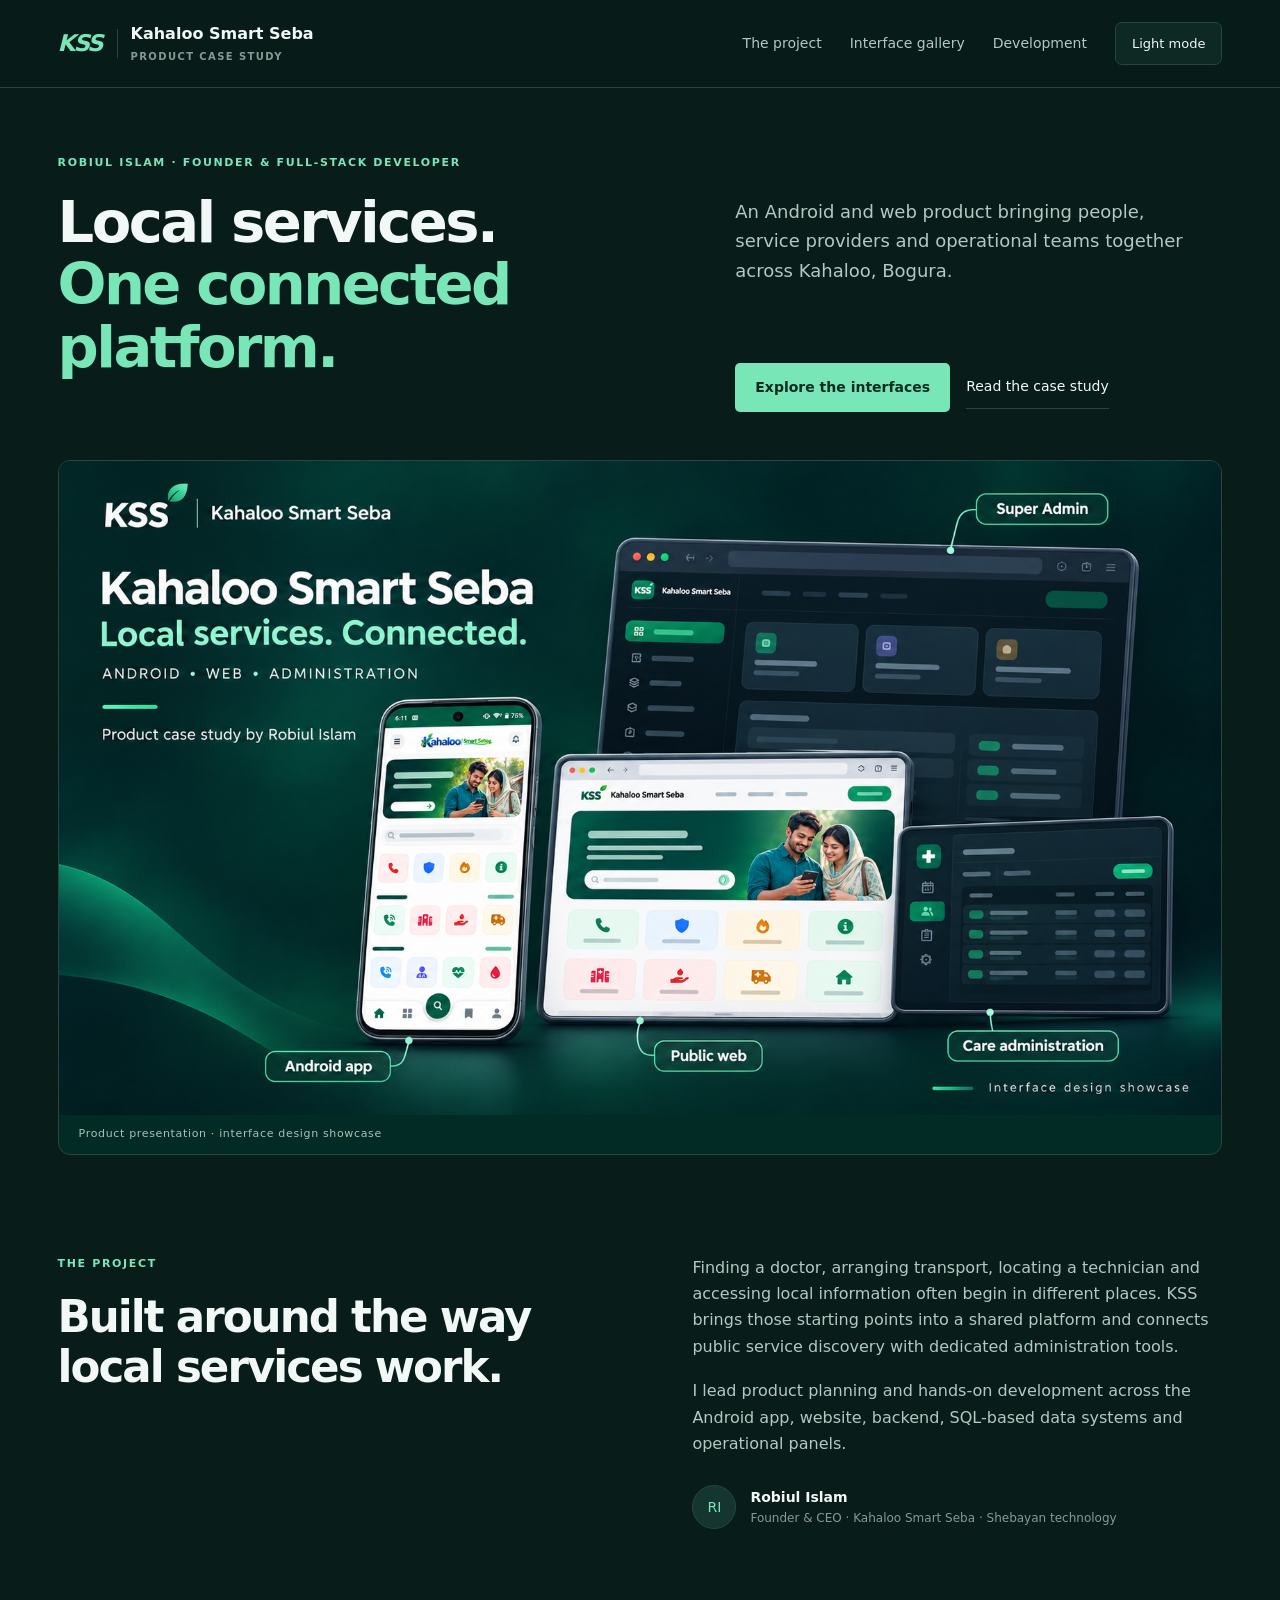
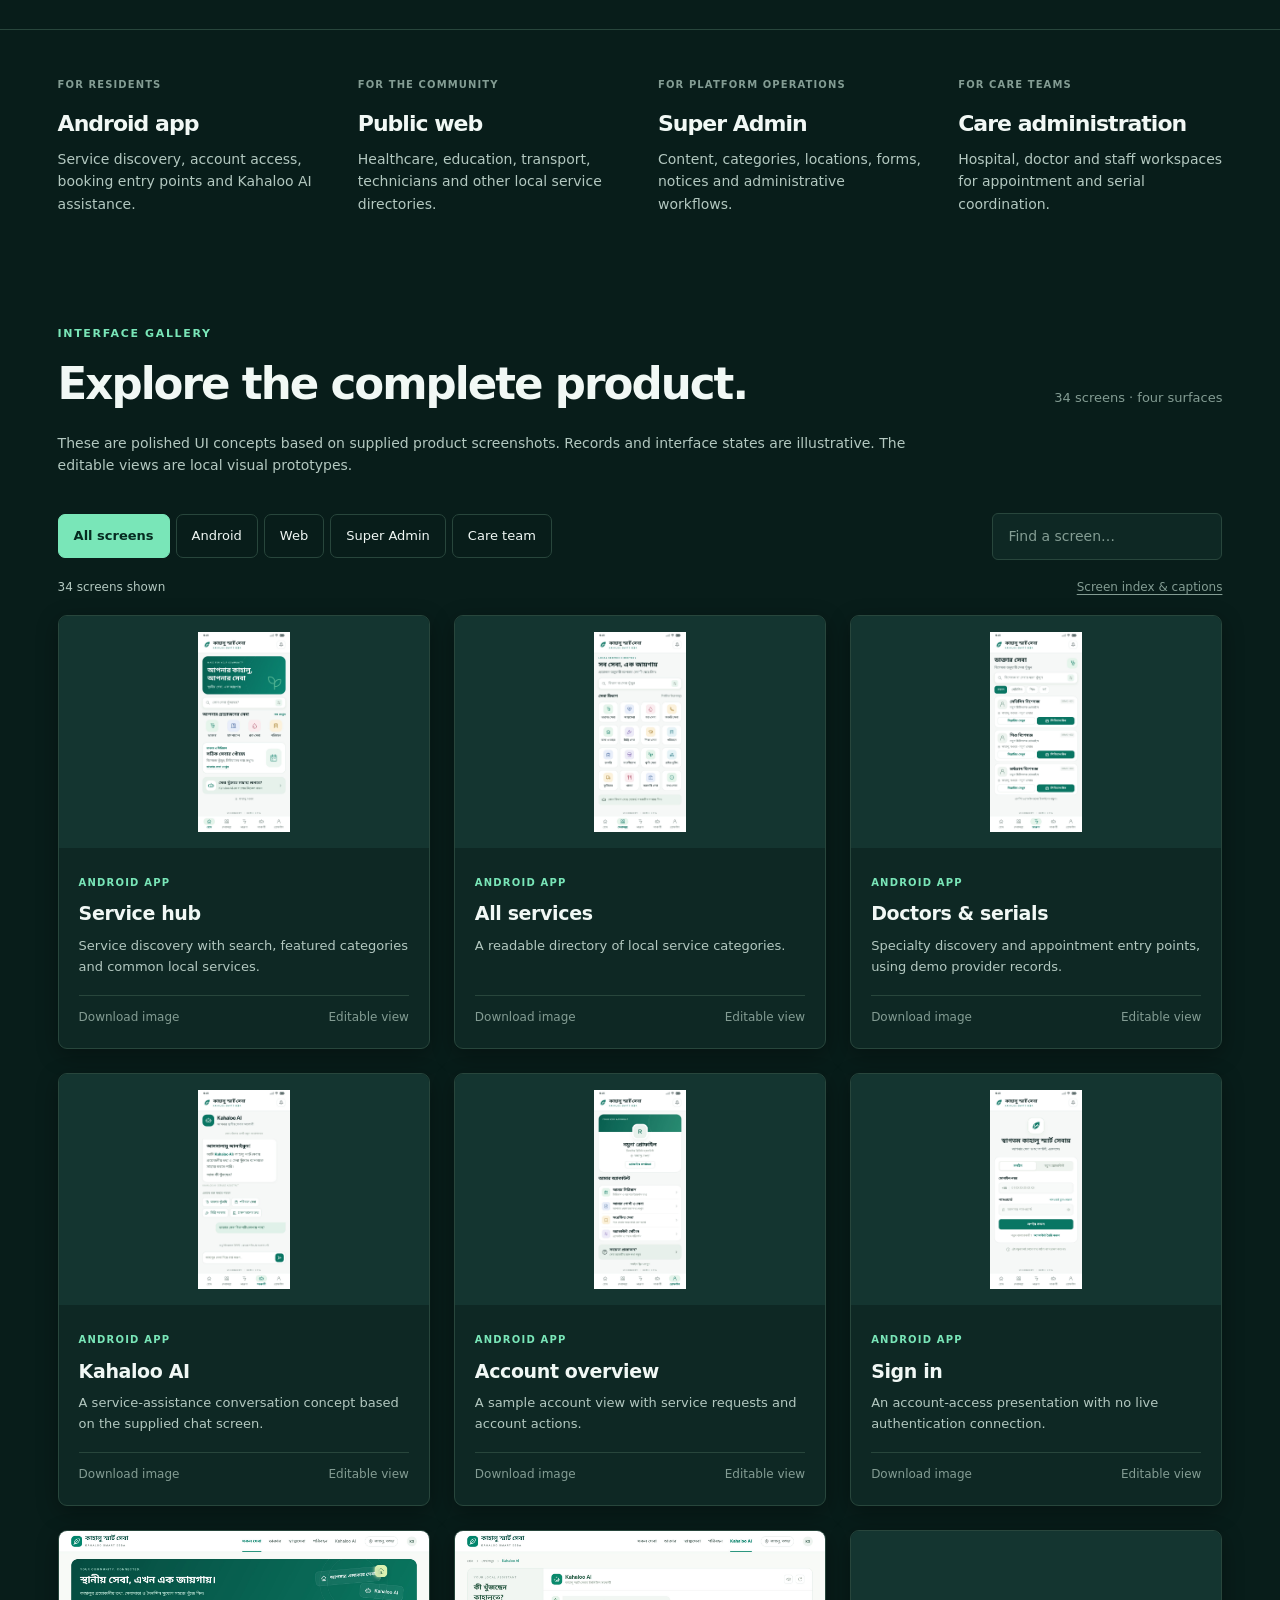
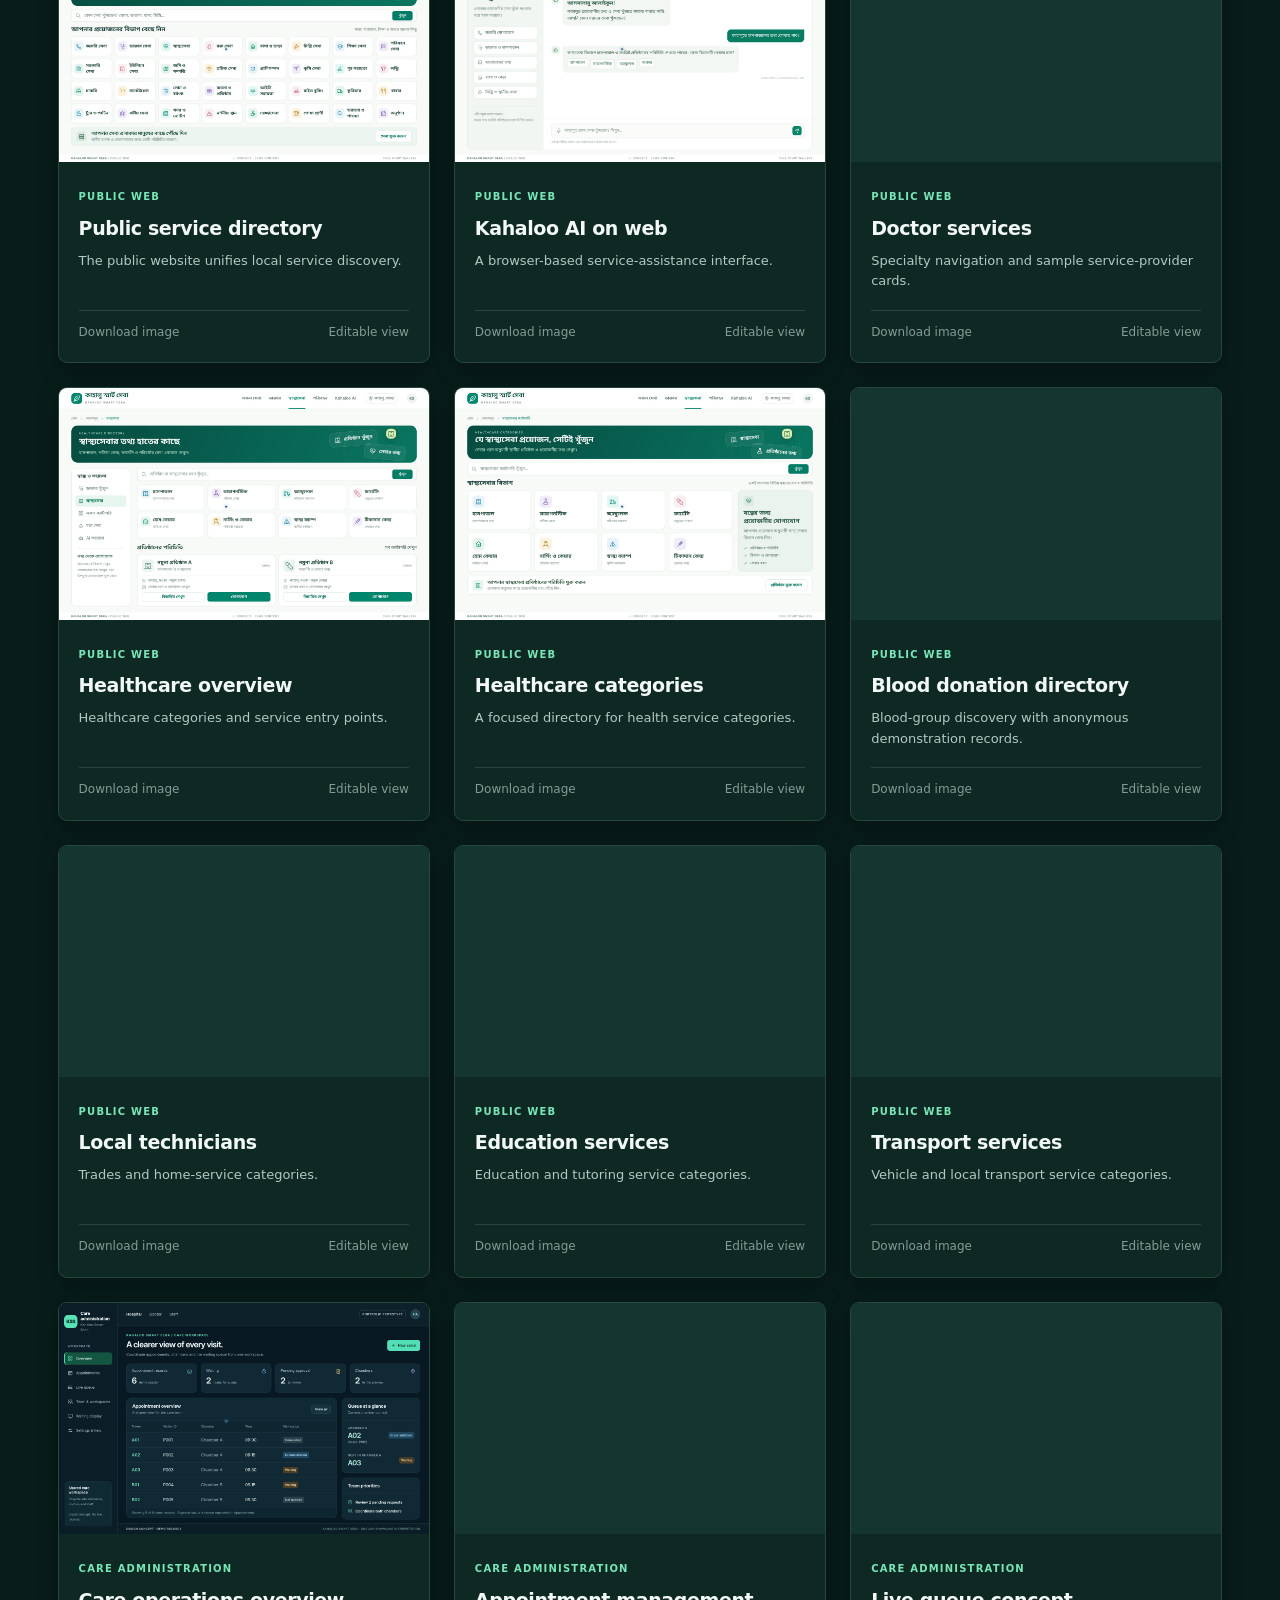
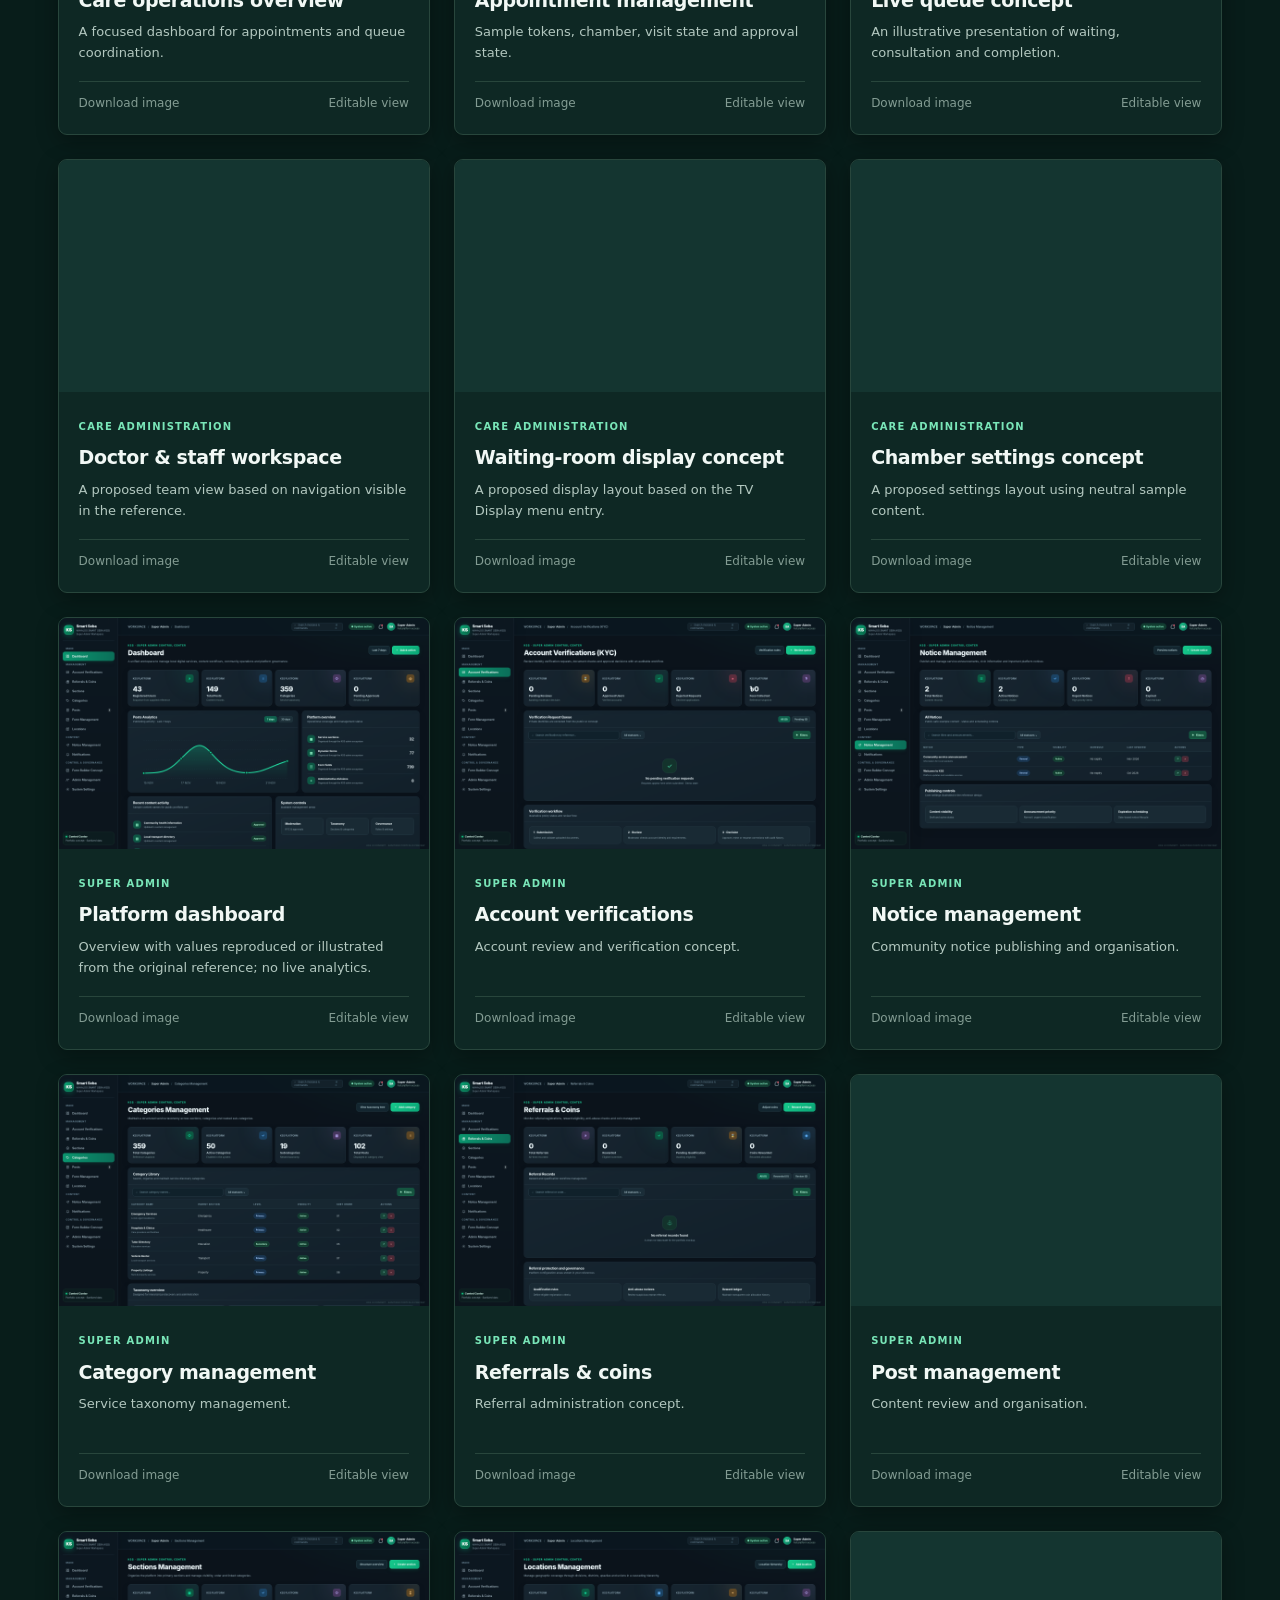
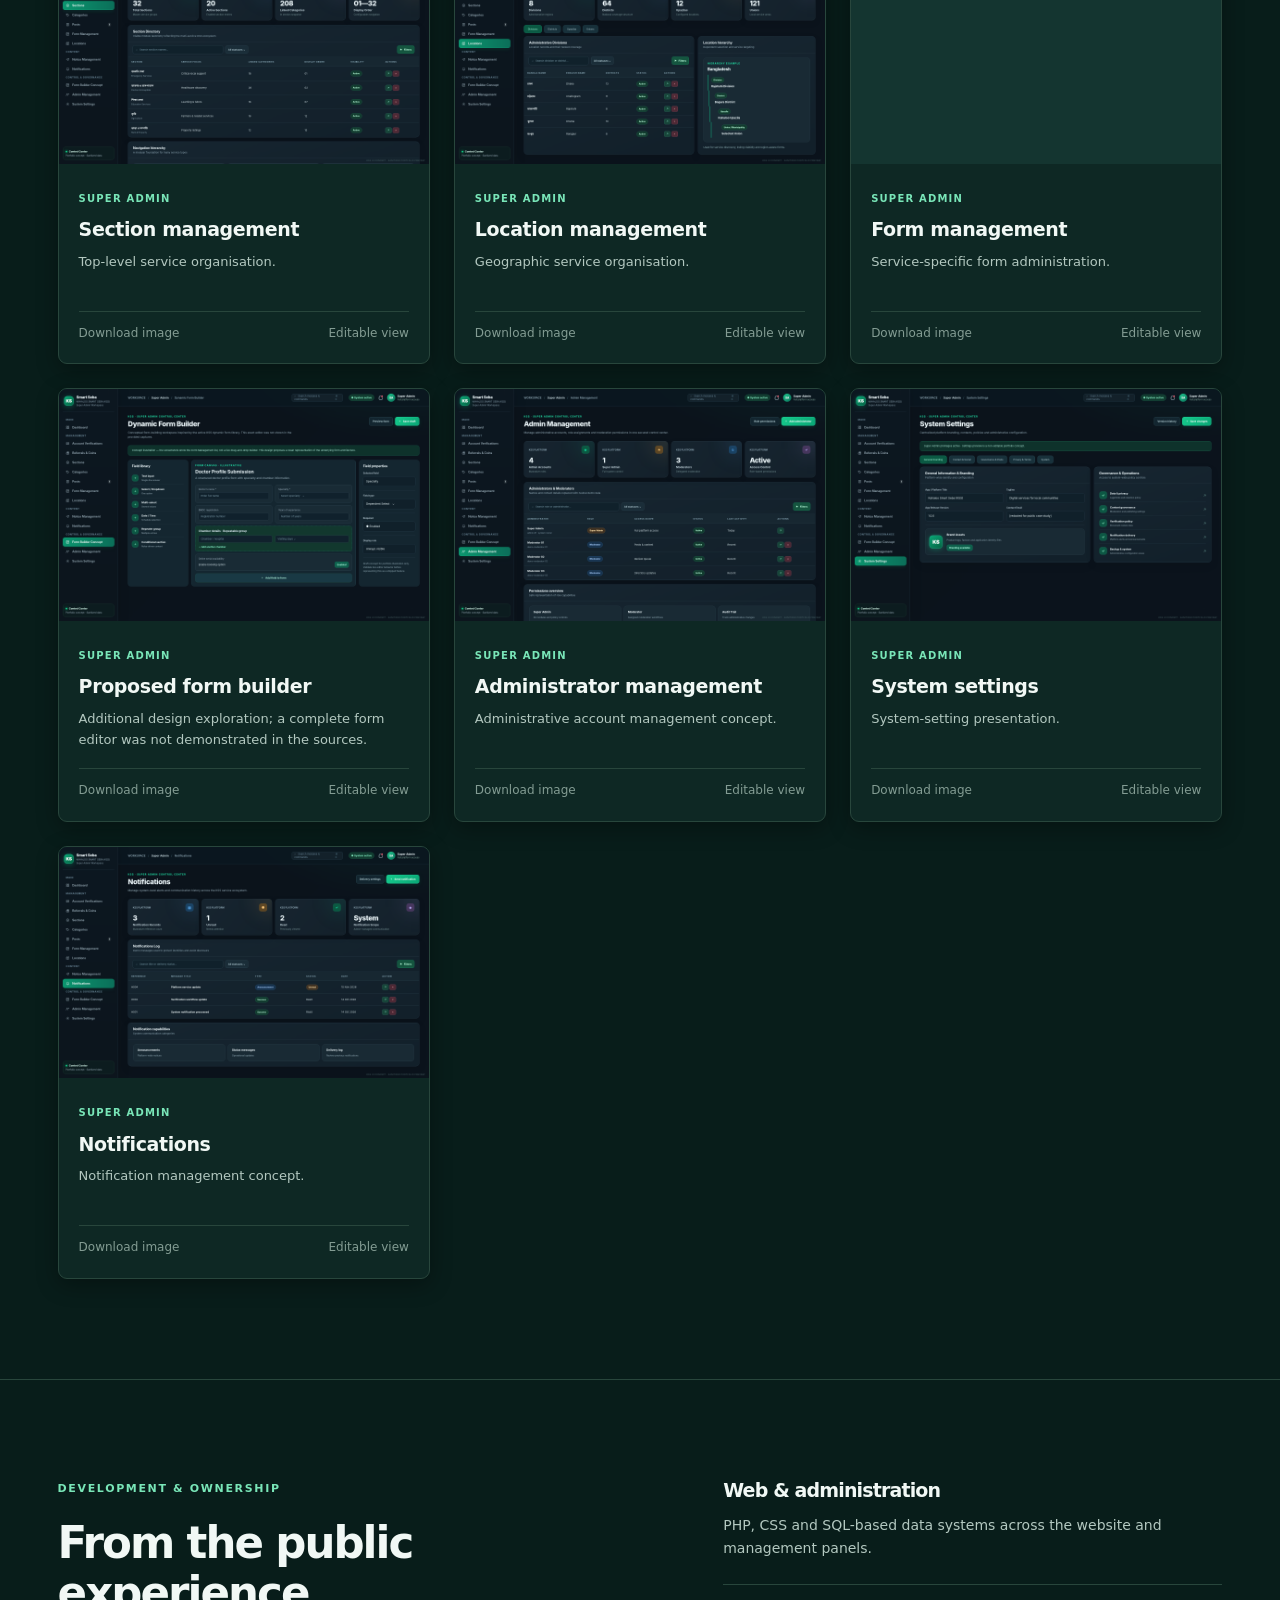
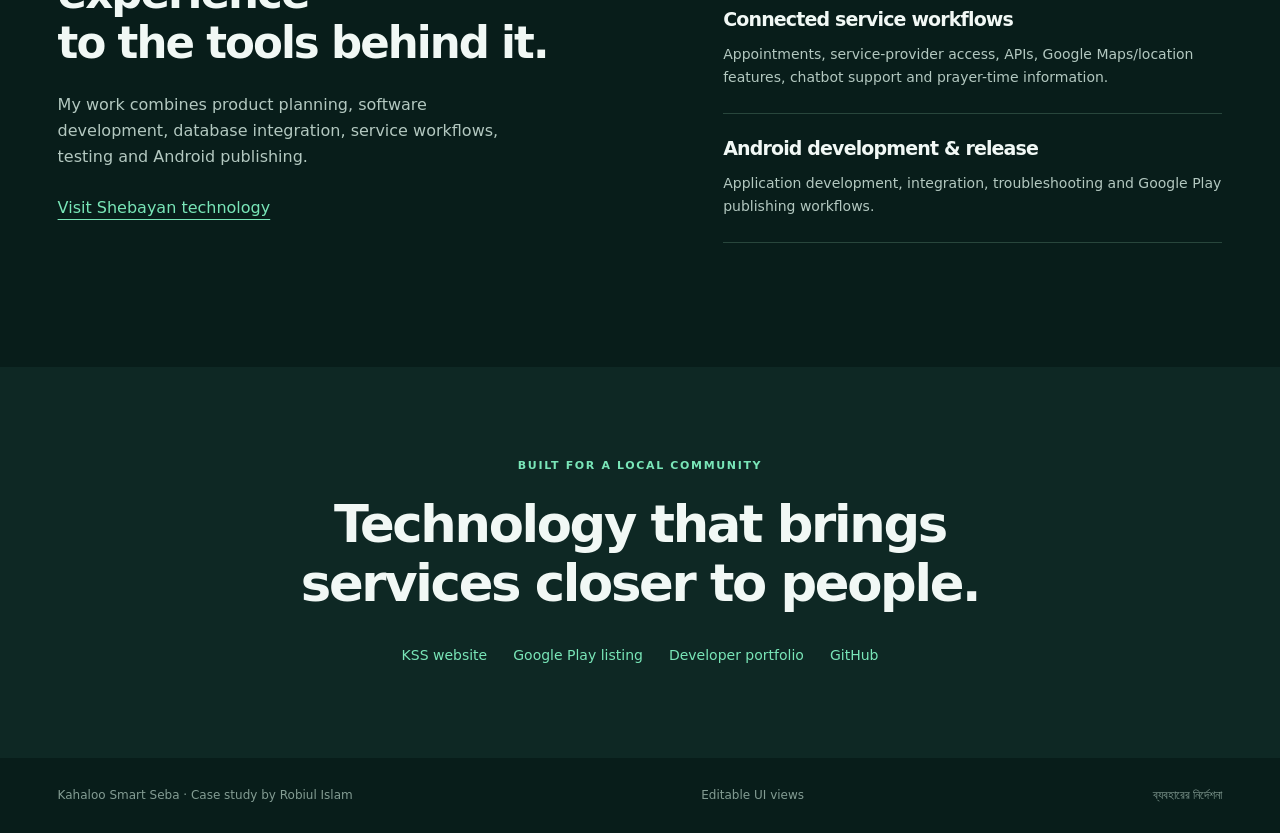
==== index.html @ 989a2d59 "Add complete KSS project case study" ====
<!doctype html>
<html lang="en" data-theme="dark">
<head><meta charset="utf-8"><meta name="viewport" content="width=device-width, initial-scale=1"><meta name="description" content="Kahaloo Smart Seba — a product case study by Robiul Islam, covering Android, web, Super Admin and healthcare administration."><meta name="theme-color" content="#09221e"><title>Kahaloo Smart Seba — Product Case Study</title><link rel="stylesheet" href="assets/gallery.css"><script src="assets/gallery-data.js" defer></script><script src="assets/gallery.js" defer></script></head>
<body>
<a class="skip" href="#work">Skip to the screens</a>
<header class="topbar"><a class="brand" href="#"><span class="brand-symbol">KSS</span><span>Kahaloo Smart Seba<small>PRODUCT CASE STUDY</small></span></a><nav aria-label="Main navigation"><a href="#story">The project</a><a href="#work">Interface gallery</a><a href="#build">Development</a><button id="theme" type="button" aria-label="Switch to light theme">Light mode</button></nav></header>
<main>
<section class="hero"><div class="hero-heading"><p class="eyebrow">ROBIUL ISLAM · FOUNDER & FULL-STACK DEVELOPER</p><h1>Local services.<br><em>One connected platform.</em></h1><p class="intro">An Android and web product bringing people, service providers and operational teams together across Kahaloo, Bogura.</p><div class="hero-actions"><a class="primary" href="#work">Explore the interfaces</a><a class="secondary" href="README.md">Read the case study</a></div></div><figure class="hero-cover"><img src="assets/kss-project-cover.png" alt="Kahaloo Smart Seba product cover showing its Android app, public web, Super Admin and care administration surfaces." width="1672" height="941"><figcaption>Product presentation · interface design showcase</figcaption></figure></section>
<section id="story" class="story section"><div class="section-title"><p class="eyebrow">THE PROJECT</p><h2>Built around the way<br>local services work.</h2></div><div class="story-body"><p>Finding a doctor, arranging transport, locating a technician and accessing local information often begin in different places. KSS brings those starting points into a shared platform and connects public service discovery with dedicated administration tools.</p><p>I lead product planning and hands-on development across the Android app, website, backend, SQL-based data systems and operational panels.</p><div class="author"><span class="avatar">RI</span><div><strong>Robiul Islam</strong><small>Founder & CEO · Kahaloo Smart Seba · Shebayan technology</small></div></div></div></section>
<section class="surfaces" aria-label="Four product surfaces"><article><span class="surface-label">FOR RESIDENTS</span><h3>Android app</h3><p>Service discovery, account access, booking entry points and Kahaloo AI assistance.</p></article><article><span class="surface-label">FOR THE COMMUNITY</span><h3>Public web</h3><p>Healthcare, education, transport, technicians and other local service directories.</p></article><article><span class="surface-label">FOR PLATFORM OPERATIONS</span><h3>Super Admin</h3><p>Content, categories, locations, forms, notices and administrative workflows.</p></article><article><span class="surface-label">FOR CARE TEAMS</span><h3>Care administration</h3><p>Hospital, doctor and staff workspaces for appointment and serial coordination.</p></article></section>
<section id="work" class="section gallery-section"><div class="gallery-heading"><div><p class="eyebrow">INTERFACE GALLERY</p><h2>Explore the complete product.</h2></div><p id="total-label" class="screen-total">34 screens · four surfaces</p></div><p class="visual-note">These are polished UI concepts based on supplied product screenshots. Records and interface states are illustrative. The editable views are local visual prototypes.</p><div class="gallery-tools"><div class="filters" role="group" aria-label="Filter screens"><button type="button" data-filter="all" aria-pressed="true">All screens</button><button type="button" data-filter="android" aria-pressed="false">Android</button><button type="button" data-filter="web" aria-pressed="false">Web</button><button type="button" data-filter="super-admin" aria-pressed="false">Super Admin</button><button type="button" data-filter="hospital" aria-pressed="false">Care team</button></div><label class="search"><span class="sr-only">Search screen titles</span><input id="search" type="search" placeholder="Find a screen…" autocomplete="off"></label></div><div class="results-line"><p id="result-count" role="status" aria-live="polite"></p><a href="docs/SCREEN_INDEX.md">Screen index & captions</a></div><div id="screen-grid" class="screen-grid"></div><noscript><p>Open <a href="docs/SCREEN_INDEX.md">SCREEN_INDEX.md</a> to view the complete screenshot collection.</p></noscript></section>
<section id="build" class="build section"><div><p class="eyebrow">DEVELOPMENT & OWNERSHIP</p><h2>From the public experience<br>to the tools behind it.</h2><p>My work combines product planning, software development, database integration, service workflows, testing and Android publishing.</p><a href="https://shebayantechnology.com/" target="_blank" rel="noopener noreferrer">Visit Shebayan technology</a></div><div class="build-list"><article><h3>Web & administration</h3><p>PHP, CSS and SQL-based data systems across the website and management panels.</p></article><article><h3>Connected service workflows</h3><p>Appointments, service-provider access, APIs, Google Maps/location features, chatbot support and prayer-time information.</p></article><article><h3>Android development & release</h3><p>Application development, integration, troubleshooting and Google Play publishing workflows.</p></article></div></section>
<section class="closing"><p class="eyebrow">BUILT FOR A LOCAL COMMUNITY</p><h2>Technology that brings<br>services closer to people.</h2><div class="external-links"><a href="https://kahaloosmartseba.com/" target="_blank" rel="noopener noreferrer">KSS website</a><a href="https://play.google.com/store/apps/details?id=com.shebayan.kahaloosmartseba" target="_blank" rel="noopener noreferrer">Google Play listing</a><a href="https://thisrobiul.github.io/portfolio/" target="_blank" rel="noopener noreferrer">Developer portfolio</a><a href="https://github.com/ThisRobiul" target="_blank" rel="noopener noreferrer">GitHub</a></div></section>
</main>
<footer><span>Kahaloo Smart Seba · Case study by Robiul Islam</span><a href="prototypes/index.html">Editable UI views</a><a href="docs/UPLOAD_GUIDE_BN.md" lang="bn">ব্যবহারের নির্দেশনা</a></footer>
<dialog id="viewer" aria-labelledby="viewer-title"><div class="viewer-head"><div><span id="viewer-group" class="eyebrow"></span><h2 id="viewer-title"></h2></div><button id="close-viewer" type="button" aria-label="Close screen preview">Close</button></div><div class="viewer-image"><img id="viewer-img" alt=""></div><p id="viewer-caption"></p><div class="viewer-actions"><button id="previous" type="button">Previous screen</button><a id="download" download>Download image</a><a id="editable" target="_blank" rel="noopener">Editable view</a><button id="next" type="button">Next screen</button></div></dialog>
</body></html>
---- assets/gallery.css ----
*{box-sizing:border-box}html{scroll-behavior:smooth;scroll-padding-top:100px}body{margin:0;font-family:system-ui,"Segoe UI","Noto Sans Bengali","Nirmala UI",sans-serif;font-size:16px;line-height:1.65;color:var(--text);background:var(--bg)}html[data-theme=dark]{--bg:#081d1a;--surface:#0e2824;--surface2:#143530;--text:#f1f8f5;--muted:#b3c8c0;--faint:#839c93;--line:#28463c;--green:#79e6b8;--button:#79e6b8;--button-text:#062b21;--header:#081d1af5;--shadow:#0005}html[data-theme=light]{--bg:#f8fbf9;--surface:#fff;--surface2:#ecf5ef;--text:#0a3529;--muted:#405c51;--faint:#587265;--line:#d4e3d9;--green:#086a4b;--button:#0a694c;--button-text:#fff;--header:#f8fbf9f5;--shadow:#0a302514}a{color:inherit;text-decoration:none}button,input{font:inherit}button,a{ -webkit-tap-highlight-color:transparent}button{cursor:pointer}a:focus-visible,button:focus-visible,input:focus-visible{outline:3px solid var(--green);outline-offset:5px}img{max-width:100%;display:block}button{color:var(--text);background:var(--surface);border:1px solid var(--line);border-radius:7px;padding:10px 16px}h1,h2,h3,p,figure{margin:0}h1,h2,h3{line-height:1.15;letter-spacing:-.045em}p{color:var(--muted)}.topbar{height:88px;border-bottom:1px solid var(--line);display:flex;align-items:center;justify-content:space-between;padding:0 4.5%;background:var(--header);position:sticky;top:0;z-index:20;backdrop-filter:blur(14px)}.brand{display:flex;gap:13px;align-items:center;font-weight:650;line-height:1.3}.brand small{display:block;letter-spacing:.14em;font-size:10px;color:var(--faint);margin-top:5px}.brand-symbol{font-weight:850;font-size:23px;font-style:italic;color:var(--green);letter-spacing:-2px;border-right:1px solid var(--line);padding-right:15px}.topbar nav{display:flex;gap:28px;align-items:center;font-size:14px}.topbar nav>a{color:var(--muted)}#theme{font-size:13px}.hero{padding:66px 4.5% 0;max-width:1600px;margin:auto}.hero-heading{display:grid;grid-template-columns:1.2fr 1fr;column-gap:8%;align-items:start}.eyebrow{font-size:11px;letter-spacing:.15em;font-weight:700;color:var(--green);line-height:1.6}.hero-heading>.eyebrow{grid-column:1/-1;margin-bottom:20px}h1{font-size:clamp(40px,4.5vw,70px);font-weight:600;line-height:1.09}h1 em{font-style:normal;color:var(--green)}.intro{font-size:18px;max-width:460px;margin-top:5px}.hero-actions{grid-column:2;display:flex;gap:16px;align-items:center;margin-top:-17px}.primary{background:var(--button);color:var(--button-text);padding:13px 20px;font-size:14px;font-weight:650;border-radius:5px}.secondary{font-size:14px;border-bottom:1px solid var(--line);padding:10px 0}.hero-cover{margin-top:48px;border:1px solid var(--line);border-radius:12px;overflow:hidden;background:#032b25}.hero-cover img{width:100%;height:auto}.hero-cover figcaption{font-size:11px;color:#a6c2b8;padding:10px 20px;letter-spacing:.06em}.section{max-width:1480px;margin:auto;padding:100px 4.5%}.story{display:grid;grid-template-columns:1fr 1fr;gap:9%;border-bottom:1px solid var(--line)}h2{font-size:clamp(30px,3.4vw,47px);font-weight:560}.section-title>.eyebrow{margin-bottom:20px}.story-body>p+p{margin-top:18px}.author{display:flex;gap:14px;align-items:center;margin-top:28px}.avatar{width:44px;height:44px;background:var(--surface2);border:1px solid var(--line);border-radius:50%;display:grid;place-items:center;color:var(--green);font-size:14px}.author strong{display:block;font-size:14px}.author small{display:block;font-size:12px;color:var(--faint)}.surfaces{max-width:1480px;display:grid;grid-template-columns:repeat(4,1fr);margin:auto;padding:40px 4.5%;gap:36px}.surface-label{color:var(--faint);font-size:10px;font-weight:700;letter-spacing:.11em}.surfaces h3{font-size:22px;margin:14px 0 12px}.surfaces p{font-size:14px;line-height:1.6}.gallery-section{padding-top:70px}.gallery-heading{display:flex;align-items:end;justify-content:space-between;gap:22px}.gallery-heading h2{margin-top:16px}.screen-total{color:var(--faint);font-size:13px;white-space:nowrap}.visual-note{max-width:870px;font-size:14px;margin-top:23px;line-height:1.6}.gallery-tools{display:flex;gap:24px;justify-content:space-between;align-items:center;margin-top:36px}.filters{display:flex;gap:6px;flex-wrap:wrap}.filters button{padding:10px 15px;font-size:13px;background:transparent}.filters button[aria-pressed=true]{background:var(--button);border-color:var(--button);color:var(--button-text);font-weight:650}.search input{width:230px;color:var(--text);background:var(--surface);border:1px solid var(--line);padding:11px 15px;border-radius:6px;font-size:14px}.search input::placeholder{color:var(--faint)}.results-line{display:flex;justify-content:space-between;font-size:12px;color:var(--faint);padding:18px 0}.results-line a{text-decoration:underline;text-underline-offset:3px}.screen-grid{display:grid;grid-template-columns:repeat(3,minmax(0,1fr));gap:24px}.screen-card{border:1px solid var(--line);background:var(--surface);border-radius:9px;overflow:hidden;box-shadow:0 6px 22px var(--shadow);transition:transform .2s,border-color .2s}.screen-card:hover{transform:translateY(-4px);border-color:var(--green)}.screen-card .image-link{display:block;aspect-ratio:1.6;background:var(--surface2);overflow:hidden}.screen-card img{width:100%;height:100%;object-fit:cover;object-position:top;transition:transform .3s}.screen-card.android img{object-fit:contain;padding:16px}.screen-card:hover img{transform:scale(1.025)}.screen-info{padding:20px}.screen-type{color:var(--green);text-transform:uppercase;font-size:10px;letter-spacing:.12em;font-weight:650}.screen-info h3{font-size:19px;line-height:1.3;letter-spacing:-.02em;margin:7px 0 10px}.screen-info p{font-size:13px;line-height:1.6;min-height:42px}.card-links{display:flex;justify-content:space-between;border-top:1px solid var(--line);margin-top:17px;padding-top:12px;font-size:12px;color:var(--faint)}.card-links a:hover{color:var(--green)}.empty{grid-column:1/-1;text-align:center;padding:60px}.build{display:grid;grid-template-columns:1.1fr 1fr;gap:10%;border-top:1px solid var(--line)}.build h2{margin:20px 0 24px}.build>div>p:not(.eyebrow){max-width:470px}.build>div>a{display:inline-block;margin-top:24px;text-decoration:underline;text-underline-offset:6px;color:var(--green)}.build-list article{padding:0 0 24px;margin-bottom:24px;border-bottom:1px solid var(--line)}.build-list h3{font-size:19px;margin-bottom:12px}.build-list p{font-size:14px}.closing{text-align:center;padding:90px 4.5%;background:var(--surface)}.closing h2{margin:20px 0 32px;font-size:clamp(34px,4vw,58px)}.external-links{display:flex;justify-content:center;flex-wrap:wrap;gap:26px;font-size:14px;color:var(--green)}footer{padding:28px 4.5%;display:flex;justify-content:space-between;gap:20px;color:var(--faint);font-size:12px}.skip{position:absolute;top:-100px;left:20px;background:var(--button);padding:12px;z-index:60;color:var(--button-text)}.skip:focus{top:10px}.sr-only{position:absolute;width:1px;height:1px;overflow:hidden;clip:rect(0,0,0,0)}dialog{border:1px solid var(--line);border-radius:12px;padding:22px;background:var(--bg);color:var(--text);width:min(94vw,1400px);max-height:96vh;box-shadow:0 30px 100px #0009}dialog::backdrop{background:#001811dc;backdrop-filter:blur(7px)}.viewer-head{display:flex;justify-content:space-between;align-items:center;gap:18px;margin-bottom:18px}.viewer-head h2{font-size:25px;margin-top:5px}.viewer-head .eyebrow{font-size:10px}.viewer-image{background:var(--surface2);display:flex;align-items:center;justify-content:center;min-height:180px;border-radius:6px;overflow:hidden}.viewer-image img{width:auto;max-height:65vh;max-width:100%;object-fit:contain}.viewer-actions{display:flex;justify-content:space-between;gap:14px;align-items:center;font-size:13px;margin-top:18px;flex-wrap:wrap}.viewer-actions a{color:var(--green);text-decoration:underline;text-underline-offset:4px}.viewer-actions button{font-size:12px;padding:8px 12px}#viewer-caption{font-size:13px;margin-top:14px}body.modal-open{overflow:hidden}@media(max-width:1000px){.hero-heading{display:block}.intro{max-width:650px;margin-top:24px}.hero-actions{margin-top:25px}.surfaces{grid-template-columns:1fr 1fr}.screen-grid{grid-template-columns:1fr 1fr}.topbar nav{gap:18px}.gallery-tools{flex-wrap:wrap}.section{padding-top:65px;padding-bottom:65px}.gallery-heading{display:block}.screen-total{margin-top:15px}}@media(max-width:650px){.topbar{height:76px;padding:0 5%}.topbar nav>a{display:none}.brand{font-size:13px}.brand-symbol{font-size:21px}.brand small{font-size:8px}.topbar #theme{font-size:11px;padding:8px}.hero{padding-top:38px}.hero-heading>.eyebrow{font-size:9px}.hero h1{font-size:38px}.intro{font-size:16px}.hero-actions{gap:20px}.primary{font-size:12px;padding:12px 16px}.secondary{font-size:12px}.hero-cover{margin-top:30px}.hero-cover figcaption{font-size:9px;padding:8px 12px}.story,.build{grid-template-columns:1fr;gap:26px}.surfaces{gap:30px 24px}.surfaces h3{font-size:20px}.surfaces p{font-size:13px}.section{padding-left:5%;padding-right:5%}.gallery-tools{gap:16px}.filters{gap:6px}.filters button{font-size:11px;padding:9px 11px}.search,.search input{width:100%}.screen-grid{grid-template-columns:1fr}.screen-card.android .image-link{aspect-ratio:1.2}.results-line{font-size:11px}.closing{padding:65px 5%}.external-links{font-size:12px;gap:18px}footer{flex-direction:column;gap:8px}.viewer-head h2{font-size:20px}.viewer-head button{font-size:12px}.viewer-image img{max-height:60vh}.viewer-actions{gap:12px}}@media(prefers-reduced-motion:reduce){html{scroll-behavior:auto}*{transition:none!important}}
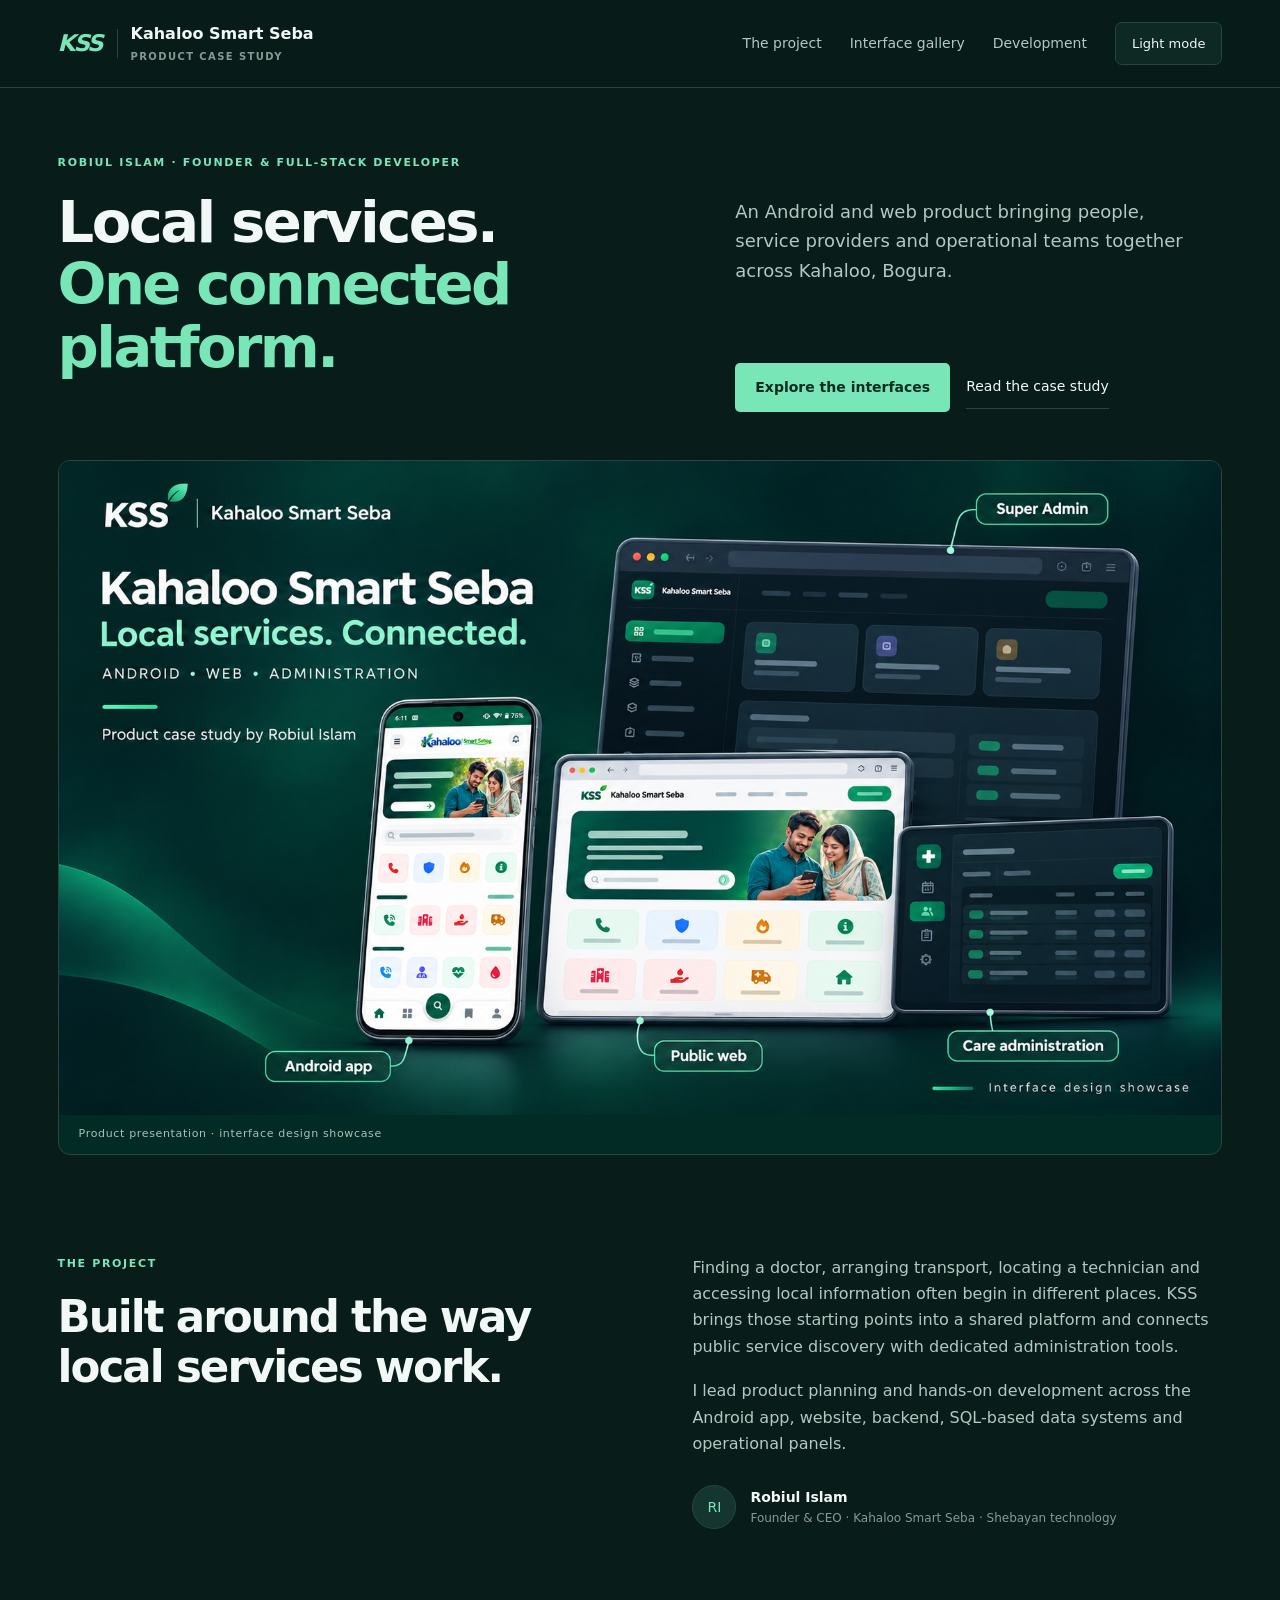
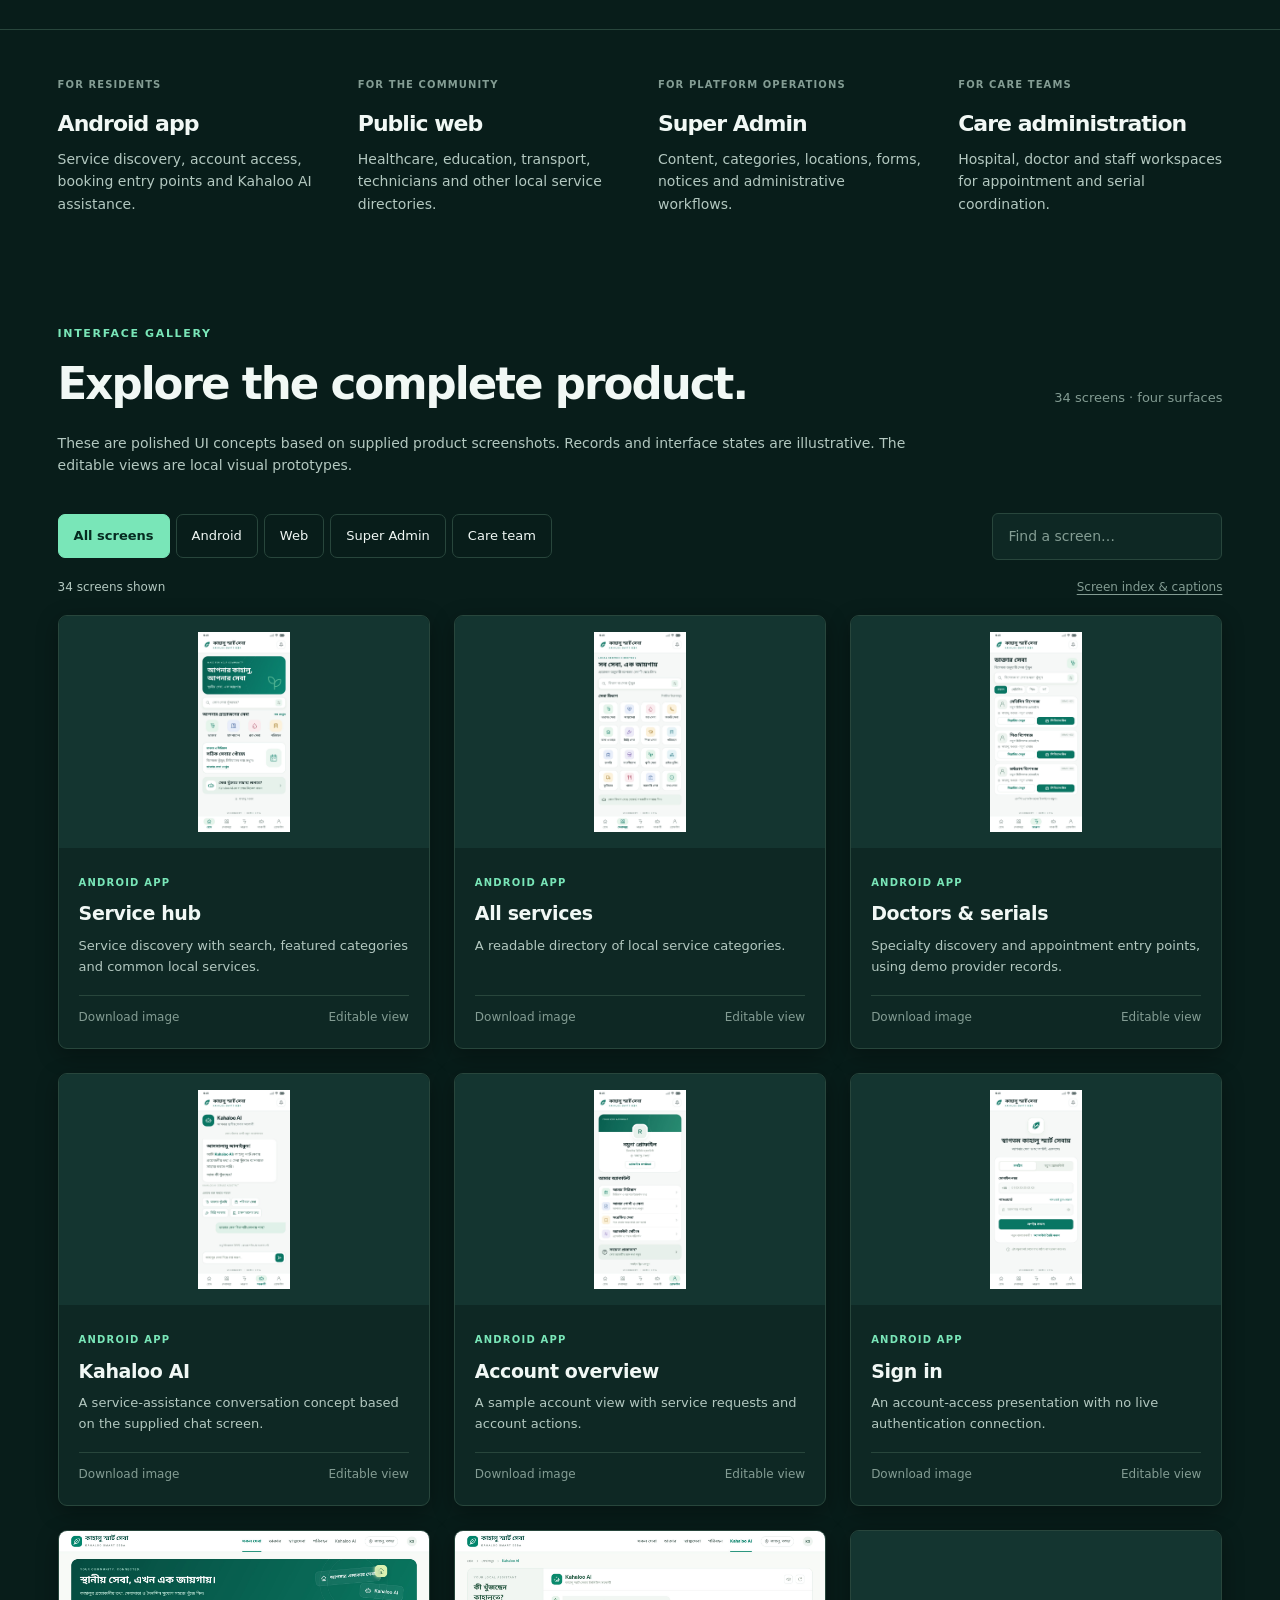
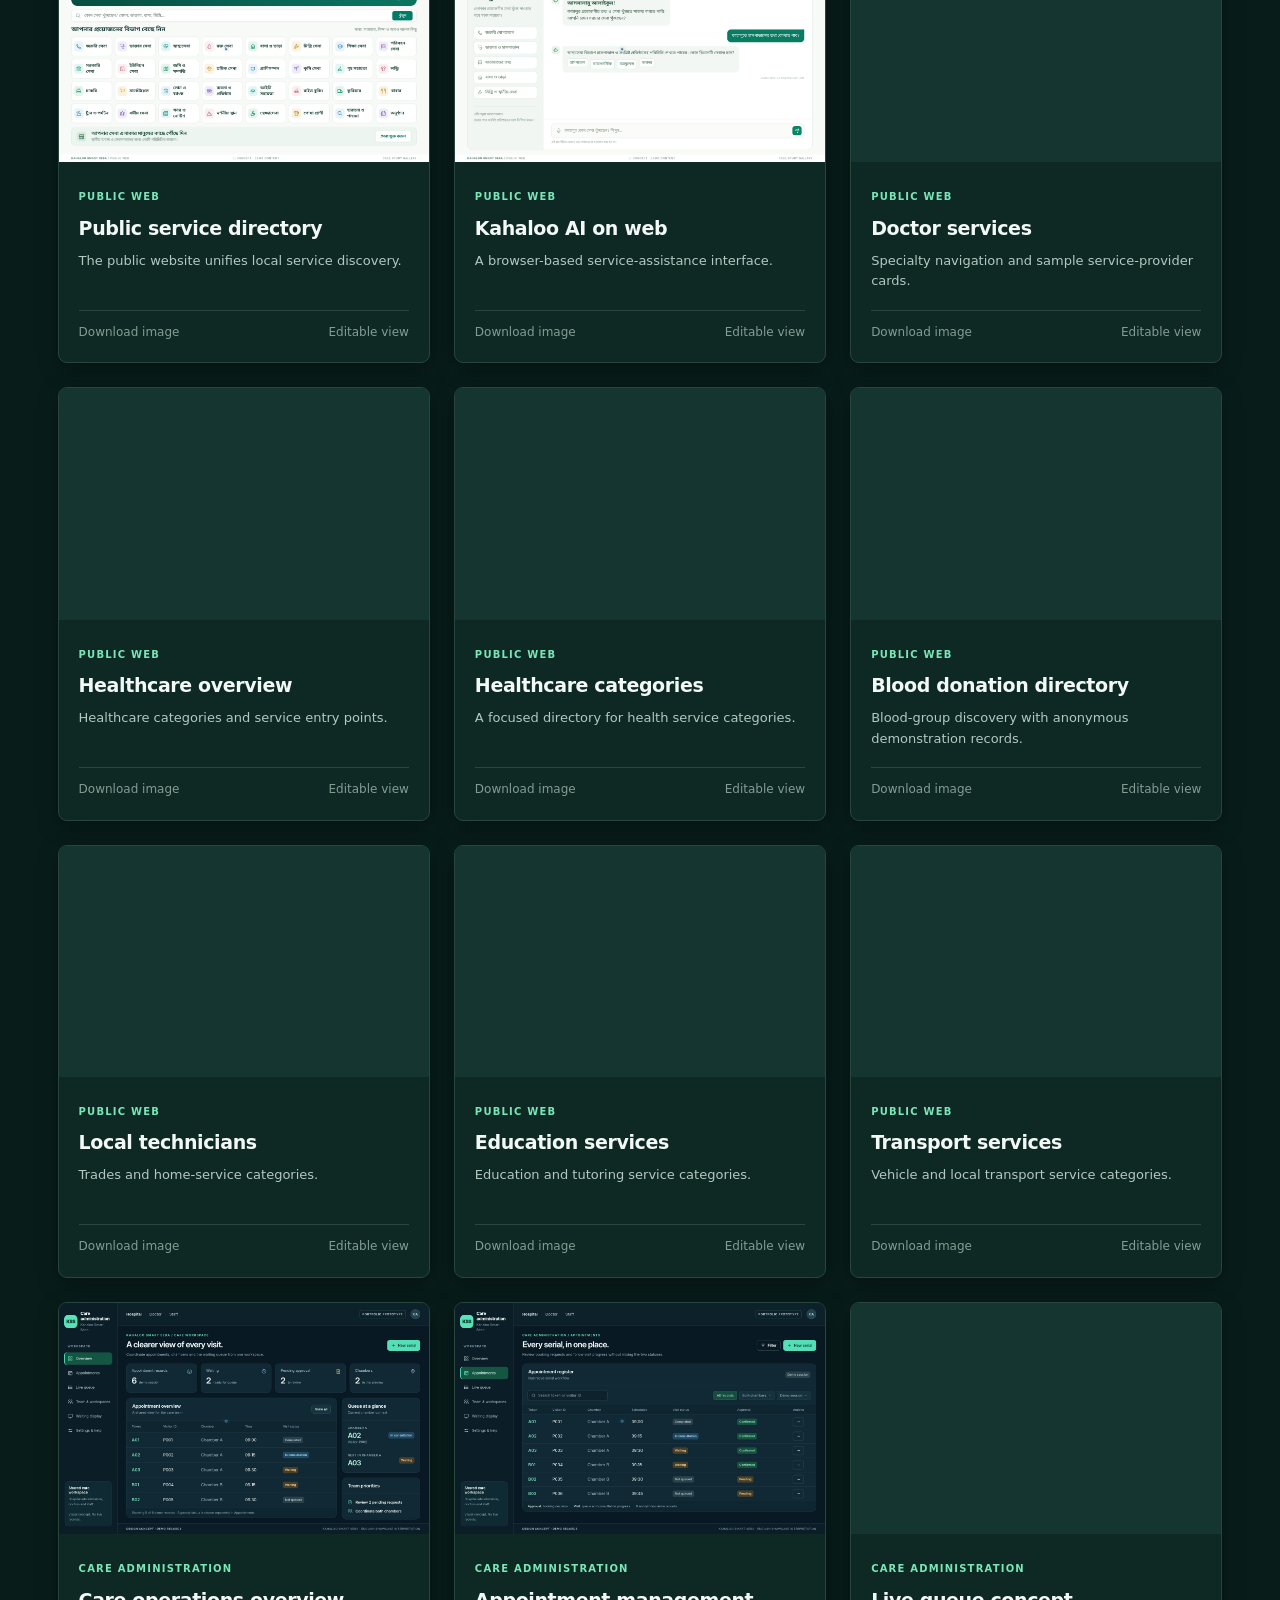
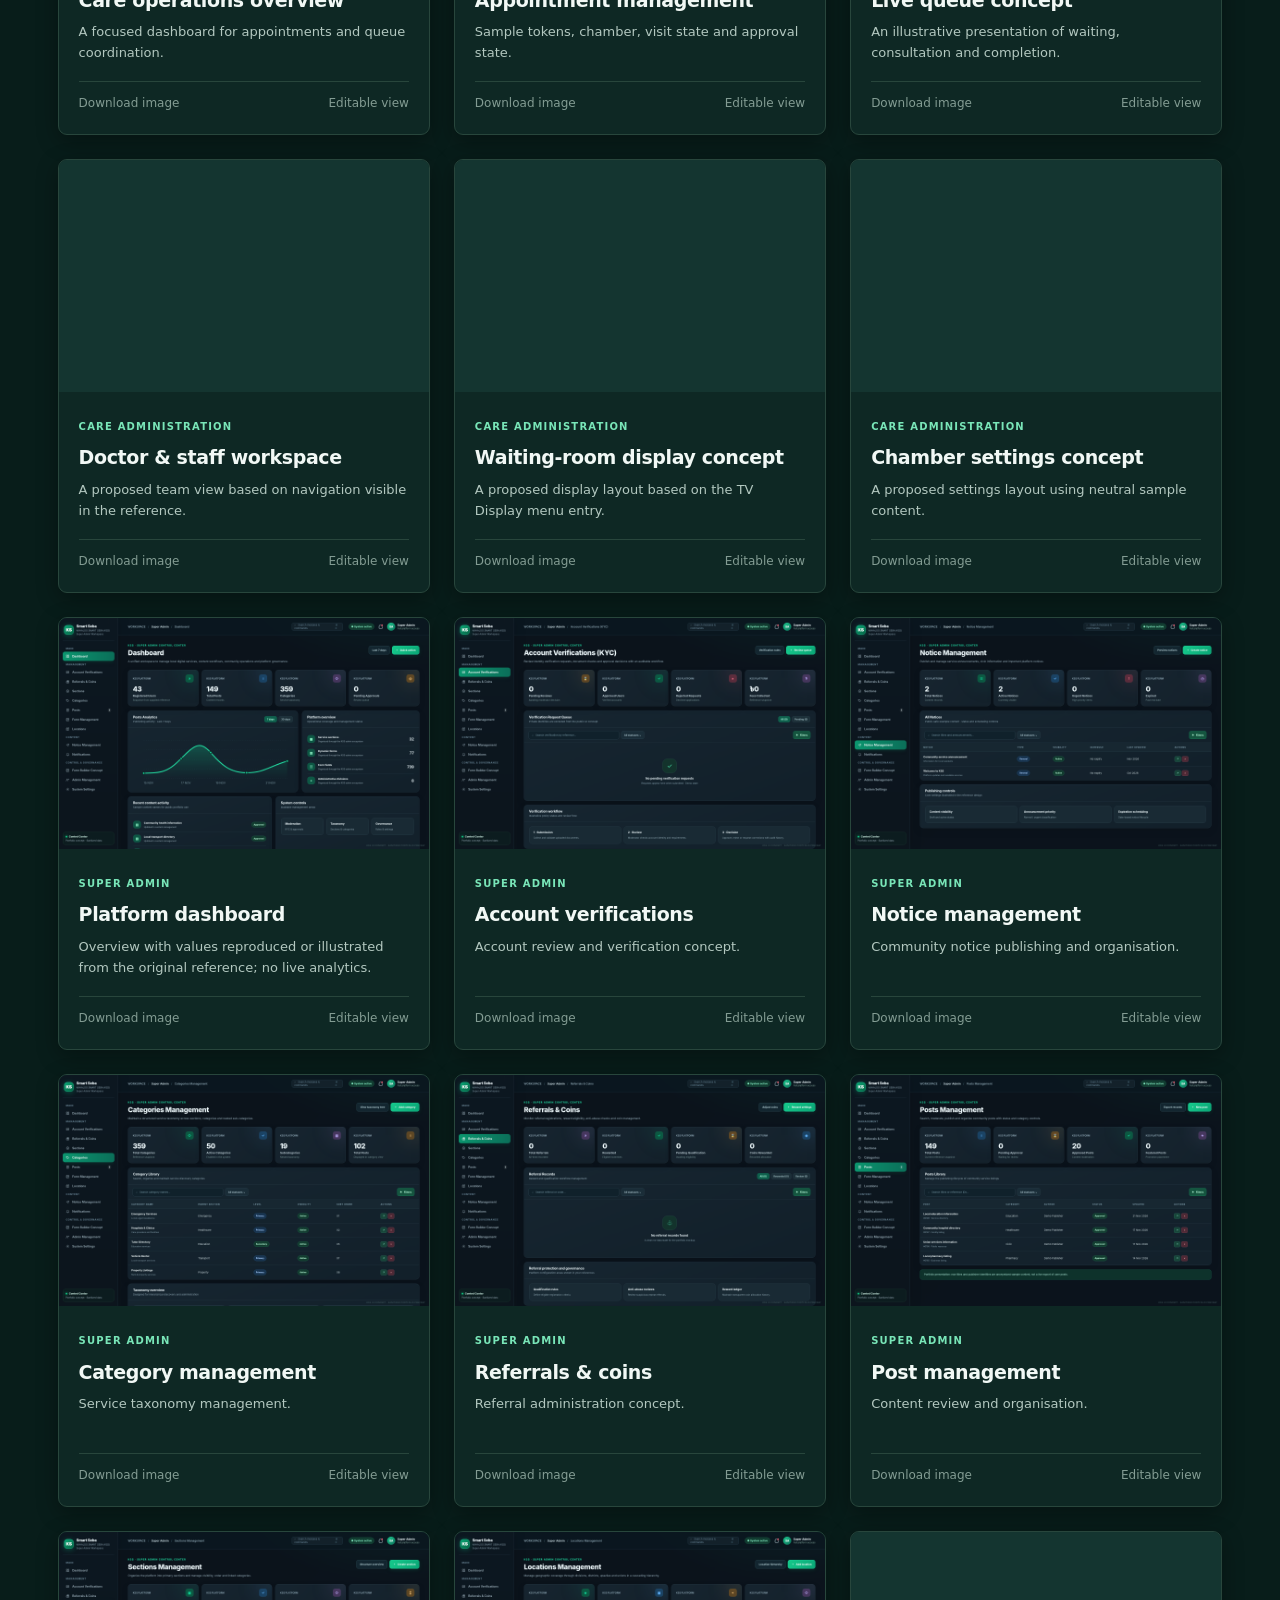
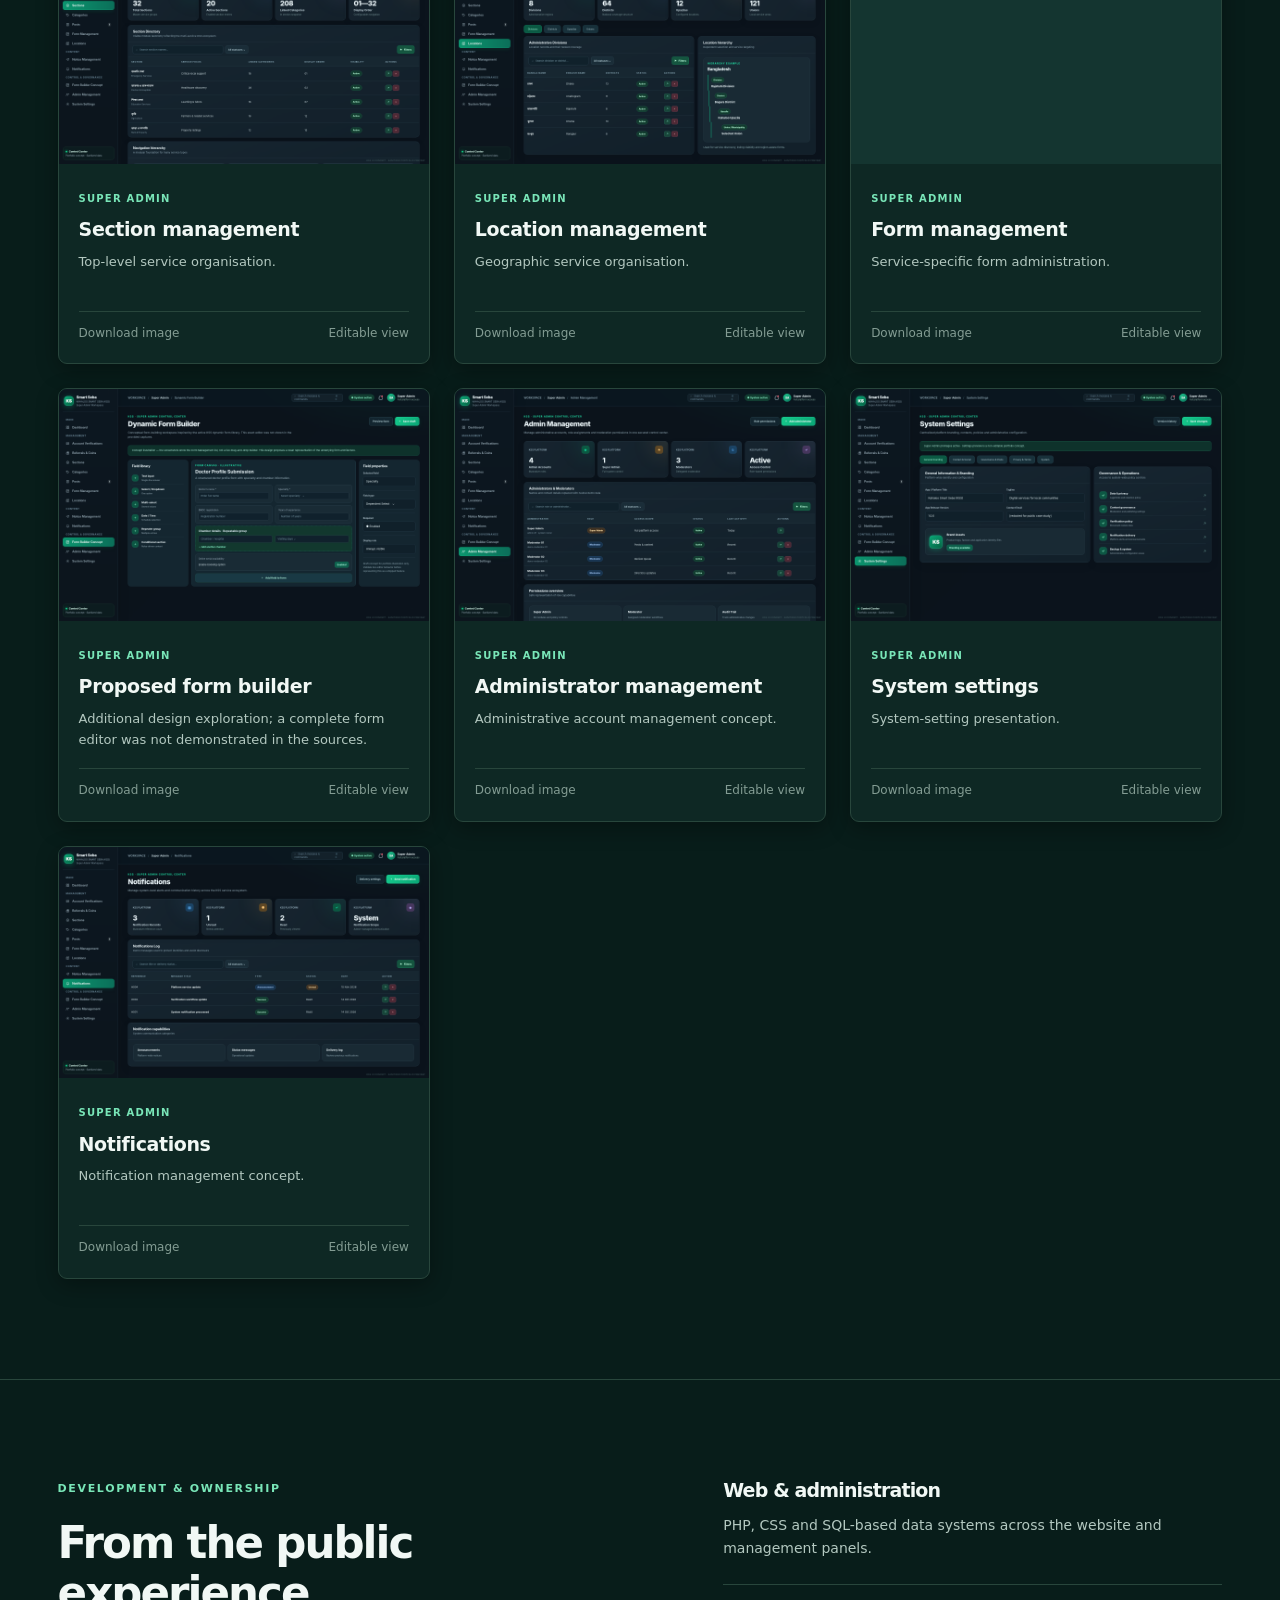
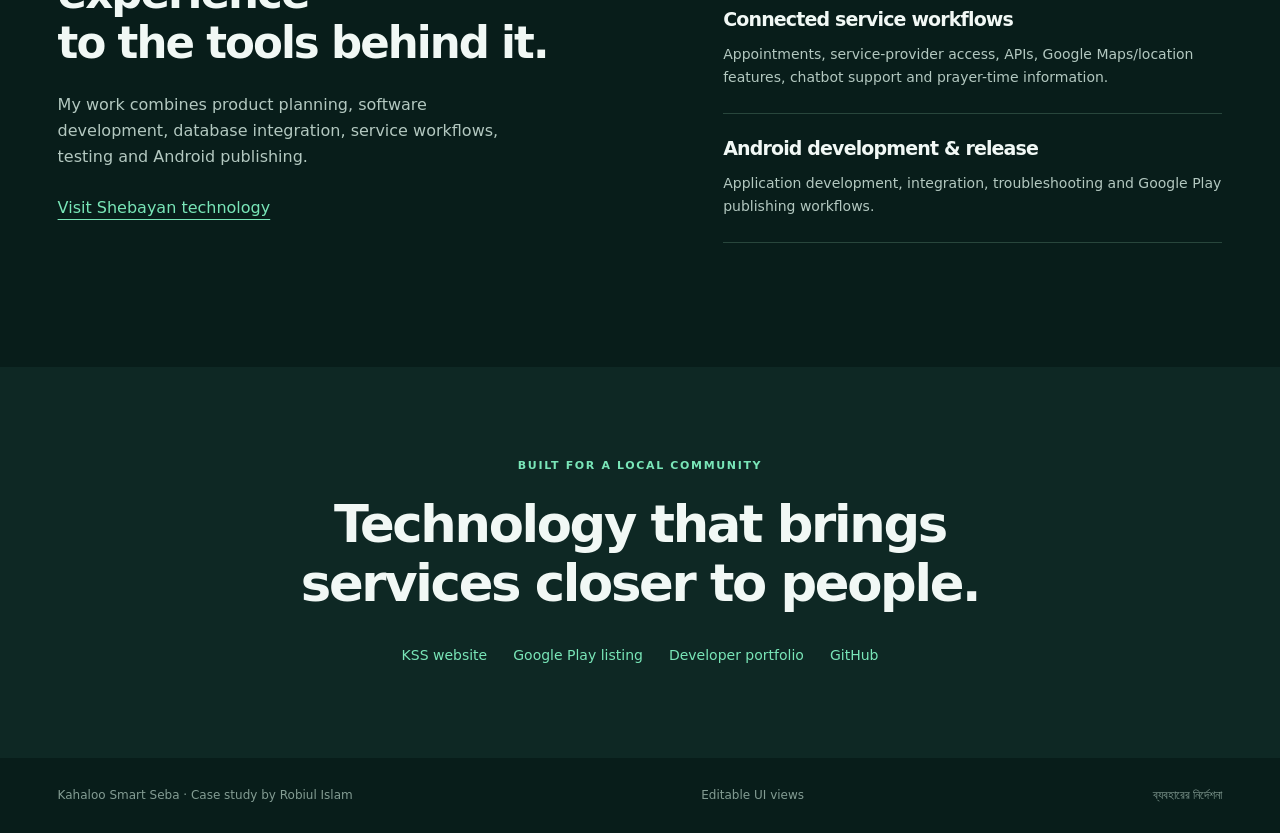
==== commit 3534c7ed: "Add files via upload" ====
--- a/index.html
+++ b/index.html
@@ -1,6 +1,22 @@
 <!doctype html>
 <html lang="en" data-theme="dark">
-<head><meta charset="utf-8"><meta name="viewport" content="width=device-width, initial-scale=1"><meta name="description" content="Kahaloo Smart Seba — a product case study by Robiul Islam, covering Android, web, Super Admin and healthcare administration."><meta name="theme-color" content="#09221e"><title>Kahaloo Smart Seba — Product Case Study</title><link rel="stylesheet" href="assets/gallery.css"><script src="assets/gallery-data.js" defer></script><script src="assets/gallery.js" defer></script></head>
+<head><meta charset="utf-8"><meta name="viewport" content="width=device-width, initial-scale=1"><meta name="description" content="Kahaloo Smart Seba — a product case study by Robiul Islam, covering Android, web, Super Admin and healthcare administration."><meta name="theme-color" content="#09221e"><title>Kahaloo Smart Seba — Product Case Study</title>
+<link rel="canonical" href="https://thisrobiul.github.io/kss-case-study/">
+<meta property="og:type" content="website">
+<meta property="og:site_name" content="Kahaloo Smart Seba">
+<meta property="og:title" content="Kahaloo Smart Seba (KSS) | Complete Digital Platform Case Study">
+<meta property="og:description" content="Explore Robiul Islam's Kahaloo Smart Seba project: Android app, public web, Super Admin, and Doctor, Hospital &amp; Staff administration — a connected hyperlocal services platform.">
+<meta property="og:url" content="https://thisrobiul.github.io/kss-case-study/">
+<meta property="og:image" content="https://thisrobiul.github.io/kss-case-study/assets/kss-social-preview.jpg">
+<meta property="og:image:secure_url" content="https://thisrobiul.github.io/kss-case-study/assets/kss-social-preview.jpg">
+<meta property="og:image:type" content="image/jpeg">
+<meta property="og:image:width" content="1200">
+<meta property="og:image:height" content="630">
+<meta property="og:image:alt" content="Kahaloo Smart Seba Android, web, Super Admin and care administration case study cover">
+<meta name="twitter:card" content="summary_large_image">
+<meta name="twitter:title" content="Kahaloo Smart Seba (KSS) | Full-Stack Project Case Study">
+<meta name="twitter:description" content="A full-stack digital platform case study by Robiul Islam covering Android, web, Super Admin and healthcare administration.">
+<meta name="twitter:image" content="https://thisrobiul.github.io/kss-case-study/assets/kss-social-preview.jpg"><link rel="stylesheet" href="assets/gallery.css"><script src="assets/gallery-data.js" defer></script><script src="assets/gallery.js" defer></script></head>
 <body>
 <a class="skip" href="#work">Skip to the screens</a>
 <header class="topbar"><a class="brand" href="#"><span class="brand-symbol">KSS</span><span>Kahaloo Smart Seba<small>PRODUCT CASE STUDY</small></span></a><nav aria-label="Main navigation"><a href="#story">The project</a><a href="#work">Interface gallery</a><a href="#build">Development</a><button id="theme" type="button" aria-label="Switch to light theme">Light mode</button></nav></header>
